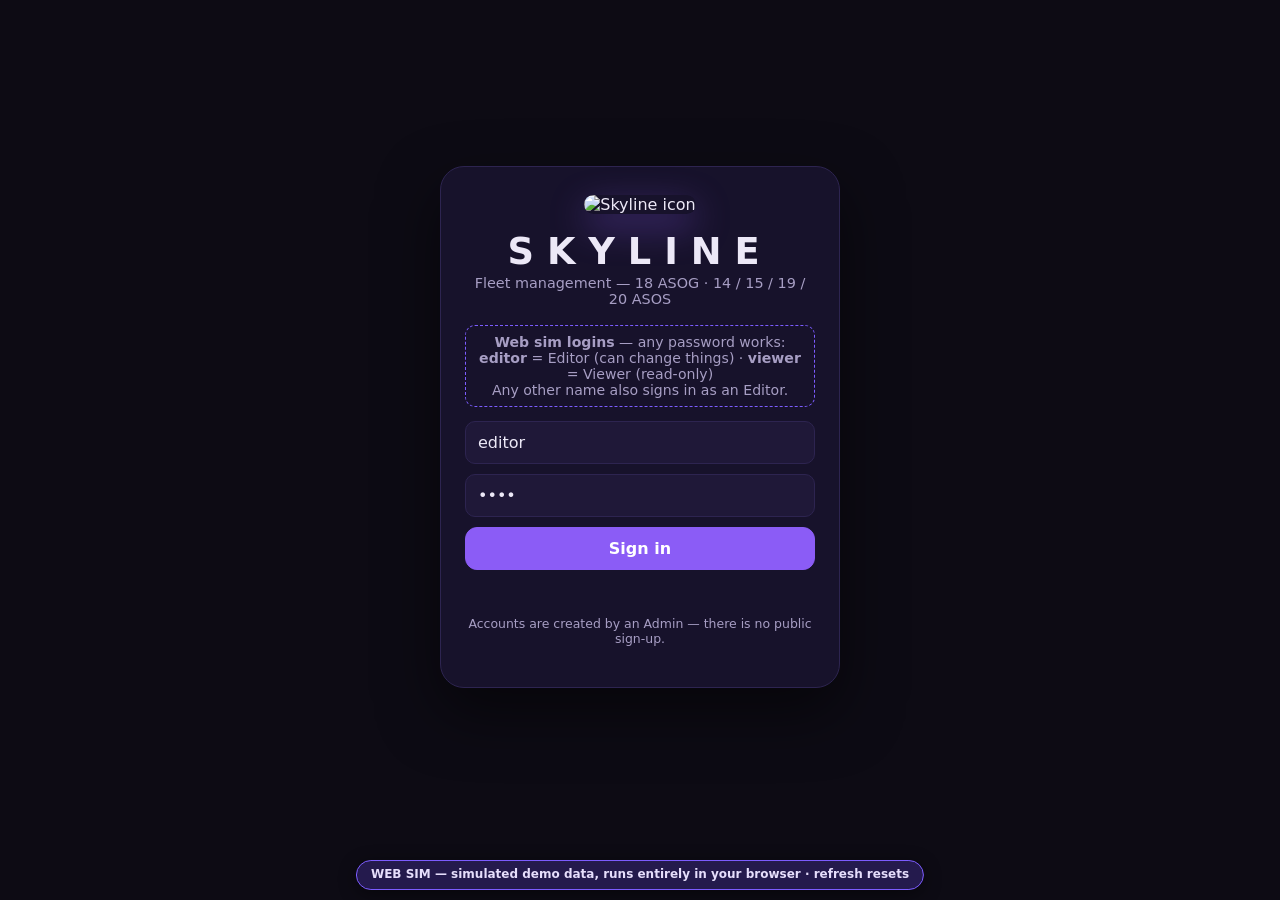
==== docs/sim/index.html @ f223d5ee "Add web sim under docs/sim (real app, simulated in-browser data)" ====
<!DOCTYPE html>
<html lang="en">
<head>
<meta charset="UTF-8">
<meta name="viewport" content="width=device-width, initial-scale=1, viewport-fit=cover">
<title>Skyline — Fleet Management — Web Sim</title>
<meta name="theme-color" content="#17122b">
<link rel="manifest" href="manifest.json">
<link rel="icon" href="icons/favicon-32.png">
<link rel="apple-touch-icon" href="icons/apple-touch-icon.png">
<link rel="stylesheet" href="style.css">
</head>
<body>

<!-- ===================== LOGIN / SETUP ===================== -->
<section id="view-auth" class="view">
  <div class="auth-card">
    <img class="auth-icon" src="icons/icon-512.png" alt="Skyline icon">
    <h1 class="app-name">SKYLINE</h1>
    <p class="tagline">Fleet management — 18 ASOG &middot; 14 / 15 / 19 / 20 ASOS</p>

    <form id="setup-form" class="hidden">
      <h2>First-run setup</h2>
      <p class="hint">No accounts exist yet. Create the first Admin account.</p>
      <input id="su-username" placeholder="Username" aria-label="Username" autocomplete="username" required>
      <input id="su-display" placeholder="Display name (e.g. Davis)" aria-label="Display name" required>
      <input id="su-password" type="password" placeholder="Password (min 8 characters)" aria-label="Password" autocomplete="new-password" required>
      <button class="btn primary" type="submit">Create Admin &amp; sign in</button>
    </form>

    <form id="login-form">
      <input id="li-username" placeholder="Username" aria-label="Username" autocomplete="username" required>
      <input id="li-password" type="password" placeholder="Password" aria-label="Password" autocomplete="current-password" required>
      <button class="btn primary" type="submit">Sign in</button>
    </form>
    <p id="auth-error" class="error"></p>
    <p class="hint small">Accounts are created by an Admin — there is no public sign-up.</p>
  </div>
</section>

<!-- ===================== APP FRAME ===================== -->
<div id="app" class="hidden">
  <header id="topbar">
    <div class="tb-side tb-left">
      <nav>
        <button class="navbtn" data-nav="audit">Audit</button>
        <button class="navbtn" id="nav-conflicts" data-nav="conflicts">Conflicts <span id="conflict-badge" class="badge hidden">0</span></button>
        <button class="navbtn" id="nav-admin" data-nav="admin">Admin</button>
        <button class="navbtn" id="btn-print">Rollup</button>
        <a class="navbtn" id="btn-csv" href="/api/export.csv">CSV</a>
      </nav>
    </div>
    <button id="btn-home" class="brand-center" title="Home">
      <img src="icons/icon-192.png" alt=""> <span>Skyline</span>
    </button>
    <div class="tb-side tb-right">
      <div id="sync-pill" class="pill ok">● Synced</div>
      <div id="user-chip"></div>
      <button id="btn-logout" class="navbtn">Sign out</button>
      <button id="btn-logout-discard" class="navbtn hidden" style="color:var(--nmc)">Discard edits &amp; sign out</button>
    </div>
  </header>
  <div id="notice" class="notice hidden" role="alert"></div>

  <main>
    <!-- HOME -->
    <section id="view-home" class="view">
      <div id="tiles"></div>
    </section>

    <!-- UNIT -->
    <section id="view-unit" class="view hidden">
      <button class="backbtn" data-back>← All units</button>
      <h2 id="unit-title"></h2>
      <div id="unit-stats" class="statrow"></div>
      <div id="unit-group-summary" class="card hidden"></div>
      <div id="viz-wrap" class="vizwrap"></div>
      <div class="toolbar">
        <input id="veh-search" placeholder="Search bumper #, type, location…" aria-label="Search vehicles">
        <div class="seg" id="status-filter">
          <button data-f="ALL" class="on">All</button>
          <button data-f="FMC">FMC</button>
          <button data-f="PMC">PMC</button>
          <button data-f="NMC">NMC</button>
        </div>
        <button id="btn-add-vehicle" class="btn primary editor-only">+ Add vehicle</button>
        <button id="btn-import" class="btn editor-only">Import from Excel</button>
        <input id="import-file" type="file" accept=".xlsx,.csv" class="hidden" aria-label="Spreadsheet file to import (.xlsx or .csv)">
      </div>
      <div id="import-preview" class="card hidden"></div>
      <form id="add-form" class="card hidden">
        <h3>Add vehicle</h3>
        <div class="grid2">
          <select id="av-unit" aria-label="Unit" required></select>
          <input id="av-bumper" placeholder="ID / Bumper #" aria-label="ID / Bumper number" required>
          <input id="av-type" placeholder="Type (e.g. JLTV)" aria-label="Vehicle type" list="type-list" required>
          <input id="av-mileage" type="number" placeholder="Mileage / hours" aria-label="Mileage or hours">
          <input id="av-location" placeholder="Location" aria-label="Location">
          <label>Maintenance due <input id="av-due" type="date" aria-label="Maintenance due date"></label>
          <input id="av-due-miles" type="number" placeholder="Due at miles (optional)" aria-label="Maintenance due at miles">
        </div>
        <input id="av-notes" placeholder="Notes" aria-label="Notes">
        <div class="row">
          <button class="btn primary" type="submit">Add vehicle</button>
          <button class="btn ghost" type="button" id="av-cancel">Cancel</button>
        </div>
      </form>
      <datalist id="type-list"></datalist>
      <div id="vehicle-list"></div>

      <div class="card">
        <h3>Authorizations <span class="hint">(this unit — authorized vs on hand, per vehicle type)</span></h3>
        <div id="unit-auth-list"></div>
        <form id="unit-auth-add" class="editor-only" style="margin-top:12px">
          <div class="grid2">
            <input id="uaa-type" placeholder="New type (e.g. JLTV)" aria-label="New authorization vehicle type" list="type-list" required>
            <input id="uaa-count" type="number" min="0" placeholder="Authorized count" aria-label="New authorization count" required>
          </div>
          <button class="btn" type="submit">Add type</button>
          <span class="hint">Works even with zero vehicles of that type on hand.</span>
        </form>
      </div>

      <div class="card">
        <h3>UTCs <span class="hint">(Unit Type Codes — deployment packages for this unit)</span></h3>
        <div id="utc-list"></div>
        <button id="btn-new-utc" class="btn primary editor-only">+ New UTC</button>
        <form id="utc-form" class="hidden" style="margin-top:12px">
          <div class="grid2">
            <input id="utc-code" placeholder="Code (e.g. XFFC1)" aria-label="UTC code" maxlength="20" required>
            <input id="utc-title-input" placeholder="Title / description" aria-label="UTC title">
          </div>
          <button class="btn primary" type="submit">Create UTC</button>
          <span class="hint">UTC changes are online-only in v1.1 — viewing works offline.</span>
        </form>
      </div>
    </section>

    <!-- UTC DETAIL -->
    <section id="view-utc" class="view hidden">
      <button class="backbtn" id="utc-back">← Back to unit</button>
      <h2 id="utc-title"></h2>
      <div id="utc-stats" class="statrow"></div>
      <div id="utc-viz-wrap" class="vizwrap"></div>
      <h3 style="margin-top:18px">Vehicles in this UTC</h3>
      <div id="utc-members"></div>
      <div id="utc-editor-tools">
        <div class="card">
          <h3>Add vehicles <span class="hint">(this unit's vehicles not yet in the UTC)</span></h3>
          <div id="utc-add-list"></div>
          <button class="btn primary" id="utc-add-confirm" style="margin-top:10px">Add selected</button>
        </div>
        <div class="card">
          <h3>Edit UTC</h3>
          <div class="grid2">
            <input id="utc-edit-code" placeholder="Code" aria-label="UTC code" maxlength="20">
            <input id="utc-edit-title" placeholder="Title / description" aria-label="UTC title">
          </div>
          <div class="row">
            <button class="btn primary" id="utc-save">Save changes</button>
            <button class="btn danger" id="utc-delete">Delete UTC</button>
          </div>
          <p class="hint">Deleting a UTC removes only the package — never its vehicles.
          UTC changes need a connection (online-only in v1.1).</p>
        </div>
      </div>
    </section>

    <!-- VEHICLE -->
    <section id="view-vehicle" class="view hidden">
      <button class="backbtn" id="veh-back">← Back to unit</button>
      <div id="vehicle-detail"></div>
    </section>

    <!-- AUDIT -->
    <section id="view-audit" class="view hidden">
      <button class="backbtn" data-back>← All units</button>
      <h2>Audit log</h2>
      <div id="audit-list"></div>
    </section>

    <!-- CONFLICTS -->
    <section id="view-conflicts" class="view hidden">
      <button class="backbtn" data-back>← All units</button>
      <h2>Sync conflicts</h2>
      <p class="hint">A conflicting offline status change never overwrites the current
      status silently. An Editor decides which status stands.</p>
      <div id="conflict-list"></div>
    </section>

    <!-- ADMIN -->
    <section id="view-admin" class="view hidden">
      <button class="backbtn" data-back>← All units</button>
      <h2>Admin</h2>

      <div class="card">
        <h3>Create account</h3>
        <form id="user-form">
          <div class="grid2">
            <input id="uf-username" placeholder="Username" aria-label="New account username" required>
            <input id="uf-display" placeholder="Display name" aria-label="New account display name" required>
            <input id="uf-password" type="password" placeholder="Password (min 8)" aria-label="New account password" required>
            <select id="uf-unit" aria-label="New account unit"></select>
            <select id="uf-role" aria-label="New account role">
              <option value="viewer">Viewer — read all</option>
              <option value="editor">Editor — update any unit</option>
              <option value="admin">Admin — everything</option>
            </select>
          </div>
          <button class="btn primary" type="submit">Create account</button>
          <span id="uf-msg" class="hint"></span>
        </form>
        <div id="user-list"></div>
      </div>

      <div class="card">
        <h3>Authorizations <span class="hint">(per unit, per vehicle type — on-hand is counted from vehicle records)</span></h3>
        <form id="auth-form">
          <div class="grid2">
            <select id="af-unit" aria-label="Authorization unit"></select>
            <input id="af-type" placeholder="Vehicle type (e.g. JLTV)" aria-label="Authorization vehicle type" list="type-list" required>
            <input id="af-count" type="number" min="0" placeholder="Authorized count" aria-label="Authorized count" required>
          </div>
          <button class="btn primary" type="submit">Save authorization</button>
        </form>
        <div id="auth-list"></div>
      </div>

      <div class="card">
        <h3>Demo data</h3>
        <p class="hint">Loads a clearly SAMPLE-labeled demo fleet across the squadrons so you
        can see Skyline alive. Removing it deletes only the sample vehicles.</p>
        <button class="btn" id="btn-demo-load">Load demo fleet</button>
        <button class="btn danger" id="btn-demo-remove">Remove demo fleet</button>
        <span id="demo-msg" class="hint" role="status"></span>
      </div>
    </section>
  </main>
</div>

<!-- printable rollup (populated on demand) -->
<div id="print-area"></div>

<script src="sim.js"></script>
<script src="app.js"></script>
</body>
</html>
---- docs/sim/style.css ----
:root{
  --bg:#0d0b14; --panel:#17122b; --panel2:#1f1838; --line:#2d2450;
  --text:#ece8f7; --dim:#a79ec4; --purple:#8b5cf6; --purple2:#b78cff;
  --fmc:#3ddc84; --pmc:#ffb54d; --nmc:#ff5d6c; --warm:#ffd58a;
  --radius:16px;
}
*{box-sizing:border-box}
html,body{margin:0;padding:0}
body{background:var(--bg);color:var(--text);
  font-family:system-ui,-apple-system,"Segoe UI",Roboto,sans-serif;
  -webkit-font-smoothing:antialiased}
.hidden{display:none!important}
button{font:inherit;cursor:pointer}
input,select{background:var(--panel2);border:1px solid var(--line);
  color:var(--text);border-radius:10px;padding:11px 12px;font:inherit;width:100%}
input:focus,select:focus{outline:2px solid var(--purple);border-color:transparent}
label{color:var(--dim);font-size:.85rem;display:flex;flex-direction:column;gap:4px}

/* ---------- views & transitions ---------- */
.view{animation:viewIn .25s ease both;max-width:1080px;margin:0 auto;padding:18px 16px 64px}
@keyframes viewIn{from{opacity:0;transform:translateY(8px)}to{opacity:1;transform:none}}
main .view{padding-top:8px}

/* ---------- auth ---------- */
#view-auth{display:flex;min-height:100vh;align-items:center;justify-content:center;max-width:none}
.auth-card{background:var(--panel);border:1px solid var(--line);border-radius:24px;
  padding:28px 24px;width:min(400px,92vw);text-align:center;
  box-shadow:0 24px 60px rgba(0,0,0,.5)}
.auth-icon{width:168px;height:168px;border-radius:36px;box-shadow:0 12px 36px rgba(139,92,246,.4)}
.app-name{letter-spacing:.35em;margin:16px 0 2px;font-size:2.3rem;font-weight:800}
.tagline{color:var(--dim);margin:0 0 18px;font-size:.9rem}
.auth-card form{display:flex;flex-direction:column;gap:10px;margin-top:12px;text-align:left}
.auth-card h2{margin:4px 0 0;font-size:1.05rem}
.error{color:var(--nmc);min-height:1.2em;font-size:.9rem}
.hint{color:var(--dim);font-size:.88rem}
.hint.small{font-size:.78rem}

/* ---------- buttons ---------- */
.btn{background:var(--panel2);border:1px solid var(--line);color:var(--text);
  border-radius:12px;padding:11px 16px;transition:transform .15s,background .15s}
.btn:hover{background:#2a2050}
.btn:active{transform:scale(.97)}
.btn.primary{background:var(--purple);border-color:var(--purple);color:#fff;font-weight:600}
.btn.primary:hover{background:#7c4dff}
.btn.ghost{background:transparent}
.btn.danger{border-color:#5c2230;color:var(--nmc)}
.row{display:flex;gap:10px;align-items:center;flex-wrap:wrap}

/* ---------- top bar ---------- */
/* Three-column grid (1fr auto 1fr): the Cooper + Skyline brand sits in
   the middle track, so it stays TRULY centered no matter how wide the
   left nav or right controls get. On phone widths the grid collapses
   to one column with the brand centered on its own row. */
#topbar{position:sticky;top:0;z-index:20;display:grid;
  grid-template-columns:1fr auto 1fr;gap:8px;align-items:center;
  background:rgba(13,11,20,.92);backdrop-filter:blur(8px);
  border-bottom:1px solid var(--line);padding:8px 12px}
.tb-side{display:flex;gap:6px;align-items:center;min-width:0}
.tb-left{justify-content:flex-start}
.tb-right{justify-content:flex-end;flex-wrap:wrap}
.brand-center{display:flex;gap:11px;align-items:center;justify-content:center;
  background:none;border:0;color:var(--text);cursor:pointer;
  font-weight:800;font-size:1.6rem;letter-spacing:.16em;
  min-height:52px;padding:2px 10px;border-radius:12px}
.brand-center img{width:48px;height:48px;border-radius:12px;
  box-shadow:0 4px 16px rgba(139,92,246,.4)}
#topbar nav{display:flex;gap:4px;flex-wrap:wrap}
.navbtn{background:none;border:0;color:var(--dim);padding:8px 10px;border-radius:9px;
  text-decoration:none;font-size:.92rem;min-height:44px;
  display:inline-flex;align-items:center}
@media(max-width:760px){
  #topbar{grid-template-columns:1fr}
  .brand-center{grid-row:1;justify-self:center;font-size:1.35rem;min-height:48px}
  .brand-center img{width:42px;height:42px}
  .tb-left{grid-row:2;justify-content:center}
  .tb-right{grid-row:3;justify-content:center}
  #user-chip{display:none}
}
.navbtn:hover{color:var(--text);background:var(--panel2)}
.badge{background:var(--nmc);color:#fff;border-radius:999px;padding:0 7px;font-size:.75rem}
.pill{border-radius:999px;padding:5px 11px;font-size:.8rem;border:1px solid var(--line);color:var(--dim)}
.pill.ok{color:var(--fmc)} .pill.warn{color:var(--pmc)} .pill.off{color:var(--nmc)}
#user-chip{color:var(--dim);font-size:.88rem}
#user-chip b{color:var(--text)}

/* ---------- home tiles ---------- */
#tiles{display:flex;flex-direction:column;gap:14px;margin-top:14px}
.tile{background:linear-gradient(160deg,var(--panel2),var(--panel));
  border:1px solid var(--line);border-radius:var(--radius);padding:18px;
  text-align:left;color:var(--text);width:100%;
  transition:transform .25s ease,border-color .25s ease,box-shadow .25s}
.tile:hover{transform:translateY(-2px);border-color:var(--purple);
  box-shadow:0 12px 32px rgba(139,92,246,.25)}
.tile:active{transform:scale(.99)}
.tile .tname{font-size:1.35rem;font-weight:800;letter-spacing:.05em}
.tile .tsub{color:var(--dim);font-size:.85rem;margin-bottom:10px}
.tile-grid{display:grid;grid-template-columns:1fr 1fr;gap:14px}
.tile.sq .tname{font-size:1.15rem}
.stats{display:flex;gap:18px;flex-wrap:wrap;margin:8px 0}
.stat .num{font-size:1.45rem;font-weight:800}
.stat .lbl{color:var(--dim);font-size:.75rem;text-transform:uppercase;letter-spacing:.08em}
.mcbar{height:12px;background:#0a0812;border-radius:999px;overflow:hidden;border:1px solid var(--line)}
.mcbar > div{height:100%;width:0;border-radius:999px;
  background:linear-gradient(90deg,var(--purple),var(--fmc));
  transition:width .3s cubic-bezier(.2,.8,.2,1)}
.mc{font-weight:800} .mc.good{color:var(--fmc)} .mc.mid{color:var(--pmc)} .mc.bad{color:var(--nmc)}
.counts-line{color:var(--dim);font-size:.85rem;margin-top:6px}
.counts-line b{color:var(--text)}

/* ---------- unit screen ---------- */
.backbtn{background:none;border:0;color:var(--purple2);padding:6px 0;font-size:.95rem}
.statrow{display:flex;gap:12px;flex-wrap:wrap;margin:10px 0 14px}
.chip{background:var(--panel);border:1px solid var(--line);border-radius:12px;padding:9px 14px}
.chip b{font-size:1.1rem}
.toolbar{display:flex;gap:10px;flex-wrap:wrap;align-items:center;margin:14px 0}
.toolbar input{flex:1;min-width:200px;width:auto}
.seg{display:flex;background:var(--panel);border:1px solid var(--line);border-radius:11px;overflow:hidden}
.seg button{background:none;border:0;color:var(--dim);padding:10px 14px}
.seg button.on{background:var(--purple);color:#fff}
.card{background:var(--panel);border:1px solid var(--line);border-radius:var(--radius);
  padding:18px;margin:14px 0}
.grid2{display:grid;grid-template-columns:1fr 1fr;gap:10px;margin-bottom:10px}
@media(max-width:560px){.grid2{grid-template-columns:1fr}.tile-grid{grid-template-columns:1fr}}

/* ---------- vehicle cards ---------- */
.vcard{background:var(--panel);border:1px solid var(--line);border-left:6px solid var(--dim);
  border-radius:14px;padding:14px 16px;margin:10px 0;width:100%;text-align:left;color:var(--text);
  transition:transform .2s,border-color .2s,background .3s}
.vcard:hover{transform:translateX(3px)}
.vcard.FMC{border-left-color:var(--fmc)} .vcard.PMC{border-left-color:var(--pmc)}
.vcard.NMC{border-left-color:var(--nmc)}
.vcard.flash{animation:flash .5s ease}
@keyframes flash{0%{background:#3a2a6e}100%{background:var(--panel)}}
.vcard .top{display:flex;justify-content:space-between;gap:10px;align-items:baseline}
.vcard .bumper{font-weight:800;font-size:1.08rem}
.vcard .meta{color:var(--dim);font-size:.88rem;margin-top:3px}
.st{font-weight:800;padding:2px 10px;border-radius:999px;font-size:.8rem;white-space:nowrap}
.st.FMC{background:rgba(61,220,132,.15);color:var(--fmc)}
.st.PMC{background:rgba(255,181,77,.15);color:var(--pmc)}
.st.NMC{background:rgba(255,93,108,.15);color:var(--nmc)}
.sampletag{background:#4a3503;color:var(--pmc);border-radius:6px;padding:0 6px;
  font-size:.7rem;font-weight:700;letter-spacing:.05em}
.duetag{color:var(--pmc);font-weight:700}
.duetag.overdue{color:var(--nmc)}

/* ---------- vehicle detail ---------- */
.statusbtns{display:flex;gap:10px;margin:14px 0}
.statusbtns button{flex:1;padding:18px 6px;border-radius:14px;border:2px solid var(--line);
  background:var(--panel2);color:var(--dim);font-weight:800;font-size:1.05rem;
  transition:all .2s}
.statusbtns button.sel-FMC{border-color:var(--fmc);color:var(--fmc);background:rgba(61,220,132,.12)}
.statusbtns button.sel-PMC{border-color:var(--pmc);color:var(--pmc);background:rgba(255,181,77,.12)}
.statusbtns button.sel-NMC{border-color:var(--nmc);color:var(--nmc);background:rgba(255,93,108,.12)}
.field{margin:10px 0}
.field .lbl{color:var(--dim);font-size:.78rem;text-transform:uppercase;letter-spacing:.08em;margin-bottom:4px}

/* ---------- audit / conflicts / admin lists ---------- */
.arow{border-bottom:1px solid var(--line);padding:9px 2px;font-size:.92rem}
.arow .when{color:var(--dim);font-size:.8rem}
.arow.conflictrow{background:rgba(255,93,108,.07)}
table{width:100%;border-collapse:collapse;font-size:.92rem}
th,td{border-bottom:1px solid var(--line);padding:8px 6px;text-align:left}
th{color:var(--dim);font-weight:600}
select.inline{width:auto;padding:6px 8px}

/* ---------- the fleet health visualization ---------- */
.vizwrap{background:linear-gradient(180deg,#07060f,#0d0b14);
  border:1px solid var(--line);border-radius:var(--radius);overflow-x:auto;overflow-y:hidden}
.viz-caption{padding:8px 12px;color:var(--dim);font-size:.82rem;border-top:1px solid var(--line)}
.vizwrap .bldg:focus{outline:none}
.vizwrap .bldg:focus .body{stroke:var(--purple2);stroke-width:2.5}
.vizwrap svg{display:block;width:100%;height:auto}
.vizwrap .bldg{cursor:pointer;transition:opacity .2s}
.vizwrap .bldg:hover{opacity:.85}
.vizwrap .bldg.sel .body{stroke:var(--purple2);stroke-width:2.5}
.vizwrap .beacon{animation:beaconPulse 1.8s ease-in-out infinite}
@keyframes beaconPulse{0%,100%{opacity:.25}50%{opacity:1}}
.vizwrap .flicker{animation:winFlicker 3.2s linear infinite}
@keyframes winFlicker{0%,92%,100%{opacity:1}94%{opacity:.25}96%{opacity:.8}98%{opacity:.4}}
.vizwrap .twinkle{animation:tw 4s ease-in-out infinite}
@keyframes tw{0%,100%{opacity:.35}50%{opacity:.9}}
.vizwrap .district-lbl{fill:#8d83ad;font-size:10px;letter-spacing:.14em}
.viz-empty{padding:34px;text-align:center;color:var(--dim)}

/* ---------- v1.1: authorizations + UTCs ---------- */
.auth-num{width:96px}
.utc-grid{display:grid;grid-template-columns:repeat(auto-fill,minmax(230px,1fr));gap:12px;margin:10px 0}
.utc-card{background:var(--panel2);border:1px solid var(--line);border-radius:14px;
  padding:14px 16px;text-align:left;color:var(--text);cursor:pointer;width:100%;
  transition:transform .2s,border-color .2s}
.utc-card:hover{transform:translateY(-2px);border-color:var(--purple)}
.utc-card .ucode{font-weight:800;font-size:1.15rem;letter-spacing:.06em}
.utc-card .utitle{color:var(--dim);font-size:.9rem;margin:2px 0 8px}
.utc-card .ucounts{font-size:.88rem;color:var(--dim);margin-top:6px}
.utc-card .ucounts b{color:var(--text)}
.checkrow{display:flex;gap:10px;align-items:center;padding:8px 4px;
  border-bottom:1px solid var(--line);min-height:44px;cursor:pointer}
.checkrow input{width:20px;height:20px;flex:none}

/* ---------- notices / flash ---------- */
.notice{max-width:1080px;margin:10px auto 0;padding:11px 16px;border-radius:12px;
  border:1px solid var(--line);background:var(--panel2);font-size:.92rem}
.notice.err{border-color:#5c2230;color:#ffb3ba}
.notice.ok{border-color:#1d4d33;color:#a7e8c5}
.card.flash{animation:flash .5s ease}

/* ---------- print rollup ---------- */
#print-area{display:none}
@media print{
  body>*{display:none!important}
  #print-area{display:block!important;color:#000;background:#fff;
    font-family:Georgia,serif;padding:24px}
  #print-area table th,#print-area table td{border-bottom:1px solid #999}
  #print-area h1{font-size:20px} #print-area h2{font-size:15px;margin-top:22px}
}
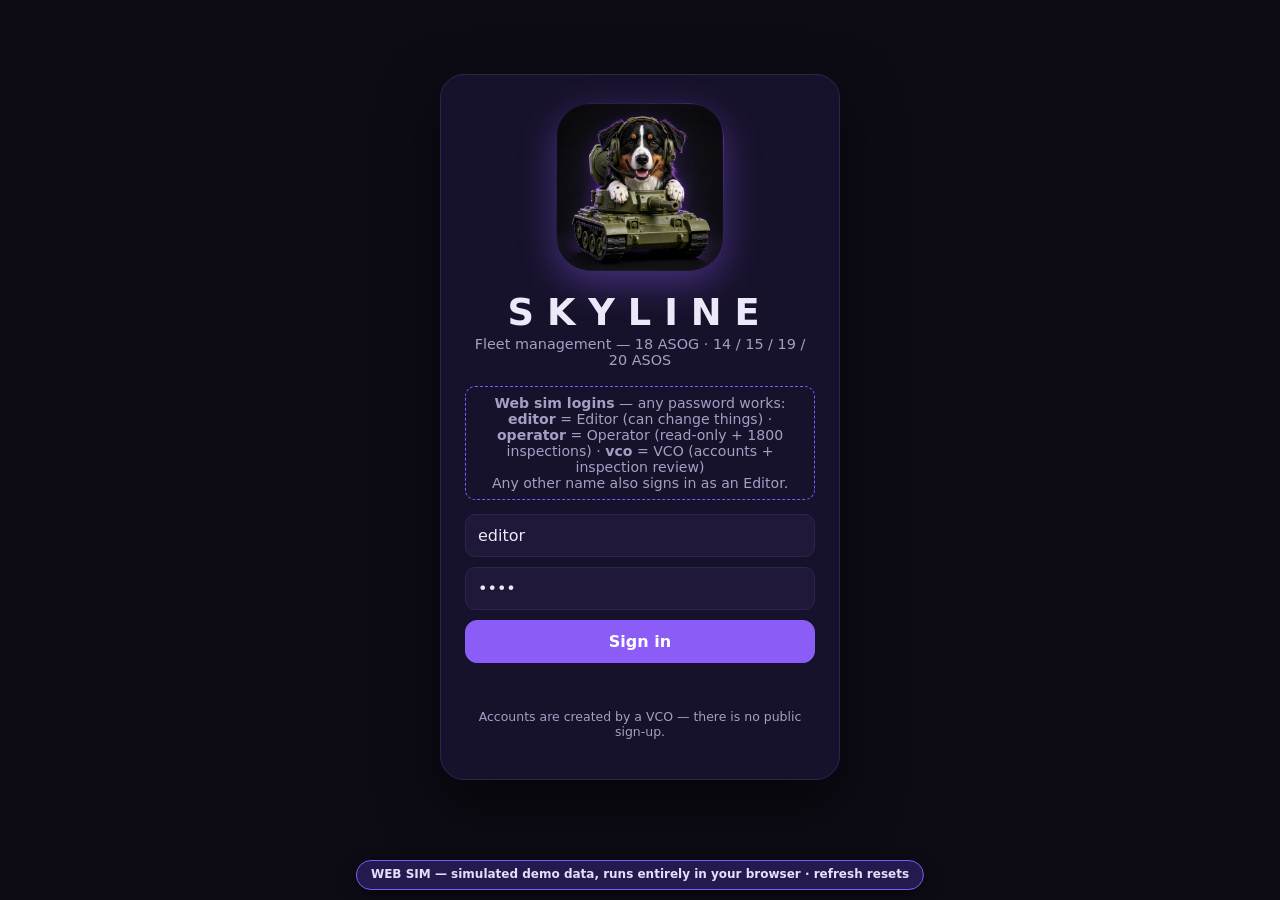
==== commit b6c65622: "Skyline v1.2: sim page - iOS full-screen meta, inspection views" ====
--- a/docs/sim/index.html
+++ b/docs/sim/index.html
@@ -5,6 +5,9 @@
 <meta name="viewport" content="width=device-width, initial-scale=1, viewport-fit=cover">
 <title>Skyline — Fleet Management — Web Sim</title>
 <meta name="theme-color" content="#17122b">
+<meta name="mobile-web-app-capable" content="yes">
+<meta name="apple-mobile-web-app-capable" content="yes">
+<meta name="apple-mobile-web-app-status-bar-style" content="black-translucent">
 <link rel="manifest" href="manifest.json">
 <link rel="icon" href="icons/favicon-32.png">
 <link rel="apple-touch-icon" href="icons/apple-touch-icon.png">
@@ -21,11 +24,11 @@
 
     <form id="setup-form" class="hidden">
       <h2>First-run setup</h2>
-      <p class="hint">No accounts exist yet. Create the first Admin account.</p>
+      <p class="hint">No accounts exist yet. Create the first VCO account.</p>
       <input id="su-username" placeholder="Username" aria-label="Username" autocomplete="username" required>
       <input id="su-display" placeholder="Display name (e.g. Davis)" aria-label="Display name" required>
       <input id="su-password" type="password" placeholder="Password (min 8 characters)" aria-label="Password" autocomplete="new-password" required>
-      <button class="btn primary" type="submit">Create Admin &amp; sign in</button>
+      <button class="btn primary" type="submit">Create VCO &amp; sign in</button>
     </form>
 
     <form id="login-form">
@@ -34,7 +37,7 @@
       <button class="btn primary" type="submit">Sign in</button>
     </form>
     <p id="auth-error" class="error"></p>
-    <p class="hint small">Accounts are created by an Admin — there is no public sign-up.</p>
+    <p class="hint small">Accounts are created by a VCO — there is no public sign-up.</p>
   </div>
 </section>
 
@@ -45,7 +48,8 @@
       <nav>
         <button class="navbtn" data-nav="audit">Audit</button>
         <button class="navbtn" id="nav-conflicts" data-nav="conflicts">Conflicts <span id="conflict-badge" class="badge hidden">0</span></button>
-        <button class="navbtn" id="nav-admin" data-nav="admin">Admin</button>
+        <button class="navbtn" id="nav-inspections" data-nav="inspections">Inspections <span id="inspection-badge" class="badge hidden">0</span></button>
+        <button class="navbtn" id="nav-vco" data-nav="vco">VCO</button>
         <button class="navbtn" id="btn-print">Rollup</button>
         <a class="navbtn" id="btn-csv" href="/api/export.csv">CSV</a>
       </nav>
@@ -65,7 +69,52 @@
   <main>
     <!-- HOME -->
     <section id="view-home" class="view">
+      <div id="home-insp-banner" class="hidden" style="margin-bottom:14px"></div>
       <div id="tiles"></div>
+    </section>
+
+    <!-- INSPECTIONS -->
+    <section id="view-inspections" class="view hidden">
+      <button class="backbtn" data-back>← All units</button>
+      <h2>1800 inspections</h2>
+      <p class="hint">AF Form 1800 — Operator's Inspection Guide and Trouble Report.
+      Unreviewed inspections list first. Inspections are online-only; the VCO
+      review queue is the notification to the org admin (there is no email
+      in Skyline).</p>
+      <div class="toolbar">
+        <select id="insp-filter-unit" aria-label="Filter inspections by unit">
+          <option>ALL</option>
+          <option>18 ASOG</option>
+          <option>14 ASOS</option>
+          <option>15 ASOS</option>
+          <option>19 ASOS</option>
+          <option>20 ASOS</option>
+        </select>
+        <select id="insp-filter-reviewed" aria-label="Filter inspections by review state">
+          <option value="ALL">All</option>
+          <option value="UNREVIEWED">Unreviewed only</option>
+        </select>
+      </div>
+      <div id="inspection-review"></div>
+      <div id="inspection-list"></div>
+    </section>
+
+    <!-- NEW INSPECTION -->
+    <section id="view-new-inspection" class="view hidden">
+      <button class="backbtn" id="insp-new-back">← Back to vehicle</button>
+      <h2>New 1800 inspection</h2>
+      <div id="new-inspection-body"></div>
+    </section>
+
+    <!-- INSPECTION FORM (printable) -->
+    <section id="view-inspection-form" class="view hidden">
+      <button class="backbtn" id="insp-form-back">← All inspections</button>
+      <div class="row">
+        <button class="btn primary" id="btn-insp-print">Print / Save as PDF</button>
+        <span class="hint">Opens the browser print dialog — choose Save as PDF for a downloadable form.</span>
+      </div>
+      <div id="inspection-form-body" style="margin-top:16px"></div>
+      <div id="inspection-photo-tools" style="margin-top:16px"></div>
     </section>
 
     <!-- UNIT -->
@@ -188,10 +237,10 @@
       <div id="conflict-list"></div>
     </section>
 
-    <!-- ADMIN -->
-    <section id="view-admin" class="view hidden">
-      <button class="backbtn" data-back>← All units</button>
-      <h2>Admin</h2>
+    <!-- VCO -->
+    <section id="view-vco" class="view hidden">
+      <button class="backbtn" data-back>← All units</button>
+      <h2>VCO</h2>
 
       <div class="card">
         <h3>Create account</h3>
@@ -202,9 +251,9 @@
             <input id="uf-password" type="password" placeholder="Password (min 8)" aria-label="New account password" required>
             <select id="uf-unit" aria-label="New account unit"></select>
             <select id="uf-role" aria-label="New account role">
-              <option value="viewer">Viewer — read all</option>
+              <option value="operator">Operator — read all + 1800 inspections</option>
               <option value="editor">Editor — update any unit</option>
-              <option value="admin">Admin — everything</option>
+              <option value="vco">VCO — everything + inspection review</option>
             </select>
           </div>
           <button class="btn primary" type="submit">Create account</button>
